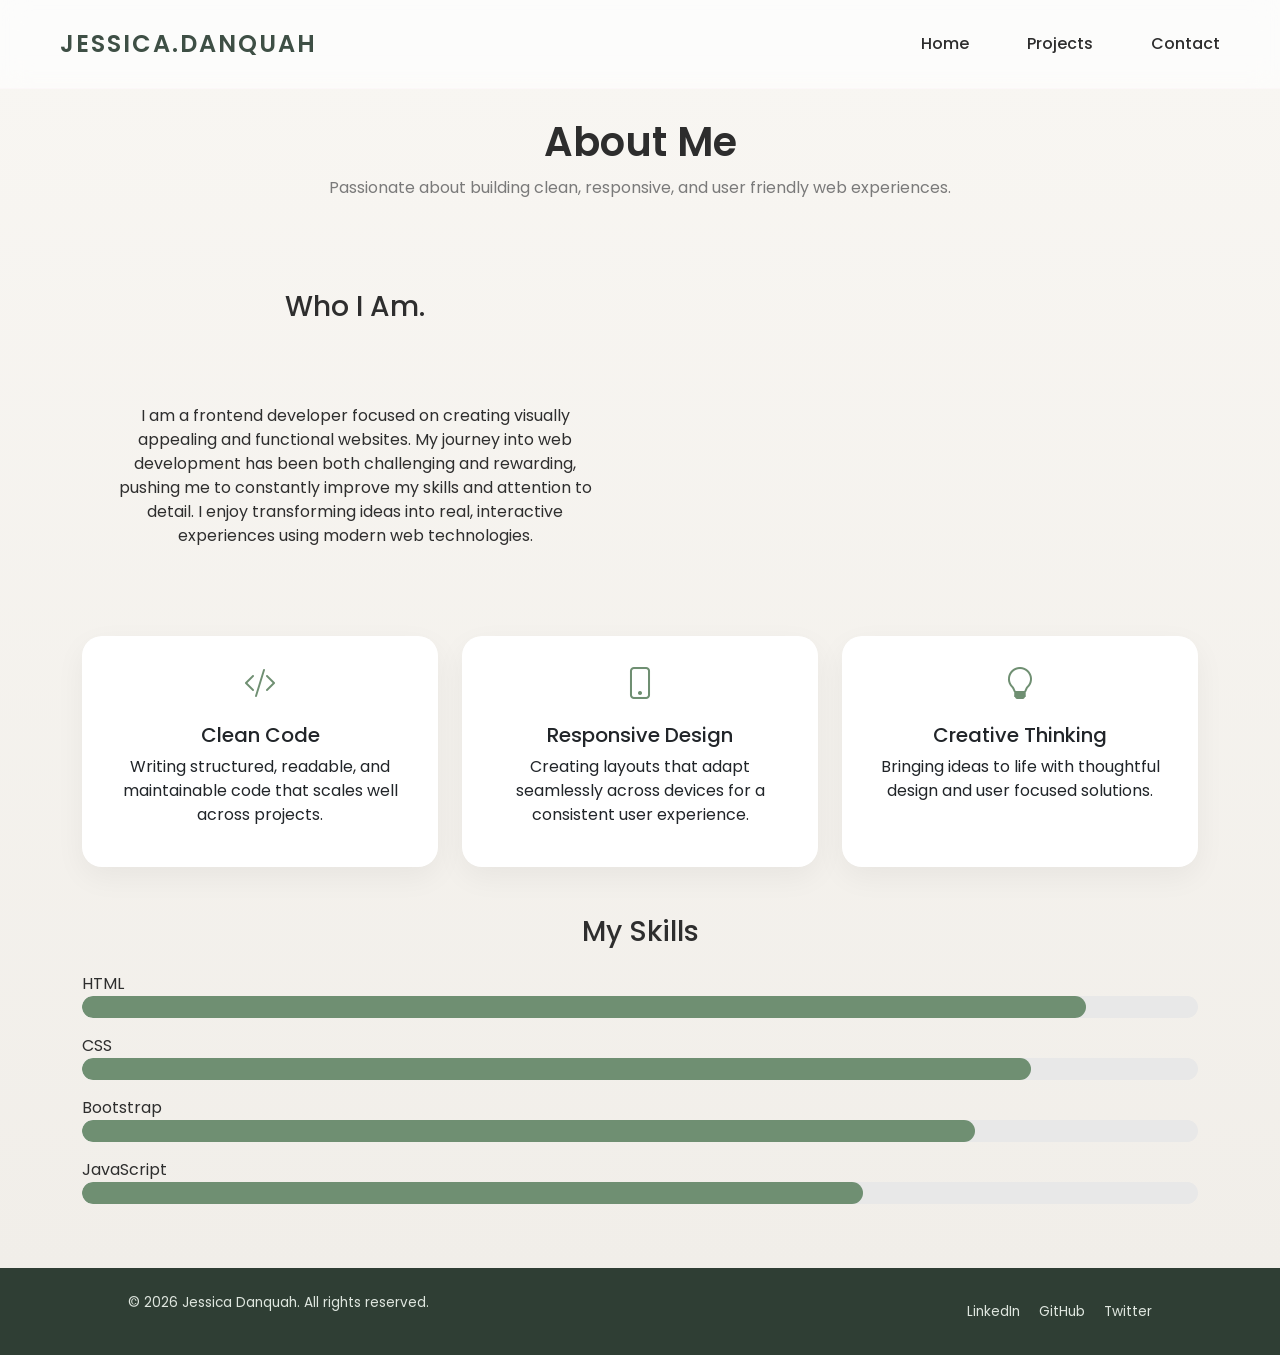
==== about.html @ e69bd6de "Initial commit" ====
<!DOCTYPE html>
<html lang="en">
<head>
  <meta charset="UTF-8">
  <meta name="viewport" content="width=device-width, initial-scale=1.0">
  <title>About Me</title>

  <link href="https://fonts.googleapis.com/css2?family=Poppins:wght@300;500;600&display=swap" rel="stylesheet">

  <!-- Bootstrap -->
  <link href="https://cdn.jsdelivr.net/npm/bootstrap@5.3.0/dist/css/bootstrap.min.css" rel="stylesheet">

  <!-- Icons -->
  <link rel="stylesheet" href="https://cdn.jsdelivr.net/npm/bootstrap-icons@1.11.1/font/bootstrap-icons.css">

  <link rel="stylesheet" href="style.css">
</head>

<body>
  <nav class="navbar">
  <div class="nav-container">

    <div class="logo">
      JESSICA.DANQUAH
    </div>

    <div class="nav-links">
     <a href="index.html">Home</a>
      <a href="projects.html">Projects</a>
      <a href="contact.html">Contact</a>
    </div>

  </div>
</nav>
    
    <section id="about" class="about-section py-5">
  <div class="container">
    
    <!-- Section Title -->
    <div class="text-center mb-5">
      <h2 class="section-title">About Me</h2>
      <p class="section-subtitle">
        Passionate about building clean, responsive, and user friendly web experiences.
      </p>
    </div>

    <!-- Intro -->
    <div class="row align-items-center mb-5">
      <div class="col-md-6">
        <h3 class="who-am-i">Who I Am.</h3>
       <p class="who-am-i">
          I am a frontend developer focused on creating visually appealing and functional websites. 
          My journey into web development has been both challenging and rewarding, pushing me to 
          constantly improve my skills and attention to detail.
          I enjoy transforming ideas into real, interactive experiences using modern web technologies.
        </p>
      </div>

      <div class="col-md-8 mx-auto text-center">
      </div>
    </div>

    <!-- Strengths -->
    <div class="row g-4 mb-5">
      
      <div class="col-md-4">
        <div class="card about-card h-100 text-center p-4">
          <i class="bi bi-code-slash about-icon"></i>
          <h5>Clean Code</h5>
          <p>
            Writing structured, readable, and maintainable code that scales well across projects.
          </p>
        </div>
      </div>

      <div class="col-md-4">
        <div class="card about-card h-100 text-center p-4">
          <i class="bi bi-phone about-icon"></i>
          <h5>Responsive Design</h5>
          <p>
            Creating layouts that adapt seamlessly across devices for a consistent user experience.
          </p>
        </div>
      </div>

      <div class="col-md-4">
        <div class="card about-card h-100 text-center p-4">
          <i class="bi bi-lightbulb about-icon"></i>
          <h5>Creative Thinking</h5>
          <p>
            Bringing ideas to life with thoughtful design and user focused solutions.
          </p>
        </div>
      </div>

    </div>

    <!-- Skills -->
    <div class="skills-section mt-5">
  <h3 class="text-center mb-4">My Skills</h3>

  <div class="mb-3">
    <label>HTML</label>
    <div class="progress">
      <div class="progress-bar" style="width: 90%;"></div>
    </div>
  </div>

  <div class="mb-3">
    <label>CSS</label>
    <div class="progress">
      <div class="progress-bar" style="width: 85%;"></div>
    </div>
  </div>

  <div class="mb-3">
    <label>Bootstrap</label>
    <div class="progress">
      <div class="progress-bar" style="width: 80%;"></div>
    </div>
  </div>

  <div class="mb-3">
    <label>JavaScript</label>
    <div class="progress">
      <div class="progress-bar" style="width: 70%;"></div>
    </div>
  </div>
</div>
    </div>

  </div>
  </section>

  <footer class="footer">
  <div class="footer-container">
    <p>© 2026 Jessica Danquah. All rights reserved.</p>

    <div class="socials">
      <a href="#">LinkedIn</a>
      <a href="#">GitHub</a>
      <a href="#">Twitter</a>
    </div>
  </div>
</footer>

</body>
</html>
---- style.css ----
/* RESET */
* {
  margin: 0;
  padding: 0;
  box-sizing: border-box;
}

/* BODY */
body {
  font-family: 'Poppins', sans-serif;
  background: #F7F7F5;
  color: #2E2E2E;
  padding-top: 70px;
}

/* NAVBAR */
.navbar {
  position: fixed;
  top: 0;
  left: 0;
  width: 100%;
  z-index: 1000;

  background: rgba(255, 255, 255, 0.6); 
  backdrop-filter: blur(14px);
  -webkit-backdrop-filter: blur(12px);

  border-bottom: 1px solid rgba(240, 204, 235, 0.1);
}

/* CONTAINER */
.nav-container {
  display: flex;
  justify-content: space-between;
  align-items: center;
  width: 100%;

  padding: 18px 60px;
}

.nav-links {
  margin-left: auto;
  display: flex;
  gap: 28px;
}

/* LOGO */
.logo {
  font-weight: 600;
  letter-spacing: 2px;

  color: #3e4f45;
  font-size: 1.5rem;
}

/* LINKS */
.nav-links a {
  margin-left: 30px;
  text-decoration: none;

  color: #2d2d2d;
  font-weight: 500;

  position: relative;
  transition: all 0.3s ease;
  
}

/* SUBTLE HOVER */
.nav-links a::after {
  content: "";
  position: absolute;
  left: 0;
  bottom: -5px;

  width: 0%;
  height: 2px;

  background: #6f8f7a; 

  transition: width 0.3s ease;
}

.nav-links a:hover::after {
  width: 100%;
}


/* HERO SECTION */
.hero {
  height: 100vh;
  display: flex;
  align-items: center;
  justify-content: center; 
  text-align: center;
  position: relative;
}


/* CONTAINER */
.hero-container {
  max-width: 1000px;
  padding: 0 20px;
  border-bottom: 1px solid rgba(240, 204, 235, 0.1);
}
/* HEADLINE */
.hero h1 {
  font-size: 3rem;
  font-weight: 600;
  line-height: 1.3;
  max-width: 700px;
}

/* SUBTEXT */
.hero p {
  margin-top: 20px;
  max-width: 500px;
  color: #6b6b6b;
  line-height: 1.6;
  text-align: center;
  margin-left: 80px;  
}

/* BUTTONS */
.hero-buttons {
  margin-top: 30px;
}

/* PRIMARY BUTTON */
.btn-primary {
  background: #A3B18A;
  color: white;
  padding: 12px 24px;
  text-decoration: none;
  border-radius: 6px;
  margin-right: 15px;
  transition: 0.3s;
}

.btn-primary:hover {
  background: #8f9f78;
}

/* SECONDARY BUTTON */
.btn-secondary {
  color: #2E2E2E;
  text-decoration: none;
  border-bottom: 1px solid #2E2E2E;
  padding-bottom: 2px;
}

.about-section {
  background: rgba(250, 253, 255, 0.6);
}

.about-section h2 {
  color: #2d2d2d;
}

.about-card {
  border: none;
  border-radius: 18px;

  background: rgba(111, 143, 122, 0.08); /* muted green tint */
  backdrop-filter: blur(10px);

  box-shadow: 0 10px 30px rgba(0,0,0,0.05);

  transition: all 0.3s ease;
}

.about-card:hover {
  transform: translateY(-8px);

  background: rgba(111, 143, 122, 0.15);
  box-shadow: 0 15px 40px rgba(111, 143, 122, 0.18);
}

html {
  scroll-behavior: smooth;
}

.projects {
  padding: 80px 10%;
  background: linear-gradient(to bottom, #f4f6f3, #e8ede7);
}

.section-title {
  font-size: 2.5rem;
  text-align: center;
  color: #2f3e34;
  margin-bottom: 10px;
}

.section-subtitle {
  text-align: center;
  color: #6b7a70;
  margin-bottom: 50px;
}

/* GRID */
.projects-grid {
  display: grid;
  grid-template-columns: repeat(auto-fit, minmax(250px, 1fr));
  gap: 25px;
}

/* CARD */
.project-card {
  background: rgba(255, 255, 255, 0.5);
  backdrop-filter: blur(10px);
  border-radius: 15px;
  padding: 25px;
  transition: 0.3s ease;
  border: 1px solid rgba(200, 210, 200, 0.4);
}

.project-card h3 {
  color: #2f3e34;
  margin-bottom: 10px;
}

.project-card p {
  color: #5f6d63;
  font-size: 0.95rem;
  margin-bottom: 20px;
}

/* HOVER EFFECT */
.project-card:hover {
  transform: translateY(-8px);
  box-shadow: 0 10px 25px rgba(0,0,0,0.08);
}

/* BUTTON */
.project-btn {
  text-decoration: none;
  padding: 10px 18px;
  border-radius: 25px;
  background: #6f8f7b;
  color: white;
  font-size: 0.9rem;
  transition: 0.3s;
}

.project-btn:hover {
  background: #5c7868;
}

/* IMAGE CONTAINER */
.project-image {
  position: relative;
  overflow: hidden;
  border-radius: 12px;
}

.project-image img {
  width: 100%;
  display: block;
  transition: transform 0.4s ease;
}

/* OVERLAY */
.overlay {
  position: absolute;
  top: 0;
  left: 0;
  width: 100%;
  height: 100%;
  background: rgba(47, 62, 52, 0.6);
  display: flex;
  align-items: center;
  justify-content: center;
  opacity: 0;
  transition: 0.3s ease;
  backdrop-filter: blur(4px);
}

/* BUTTON IN OVERLAY */
.overlay-btn {
  text-decoration: none;
  padding: 10px 20px;
  background: #6f8f7b;
  color: white;
  border-radius: 25px;
  font-size: 0.9rem;
  transform: translateY(20px);
  transition: 0.3s ease;
}

/* HOVER EFFECTS */
.project-card:hover img {
  transform: scale(1.1);
}

.project-card:hover .overlay {
  opacity: 1;
}

.project-card:hover .overlay-btn {
  transform: translateY(0);
}

/* CONTENT SPACING */
.project-content {
  margin-top: 15px;
}

/* CONTACT SECTION */
.contact {
  padding: 80px 10%;
  background: linear-gradient(to bottom, #e8ede7, #dfe6df);
  text-align: center;
}

.contact-form {
  max-width: 500px;
  margin: 40px auto 0;
}

.input-group {
  margin-bottom: 20px;
}

/* INPUTS */
.input-group input,
.input-group textarea {
  width: 100%;
  padding: 14px;
  border-radius: 10px;
  border: 1px solid rgba(200, 210, 200, 0.5);
  background: rgba(255, 255, 255, 0.6);
  backdrop-filter: blur(6px);
  font-size: 0.95rem;
  outline: none;
  transition: 0.3s ease;
}

.input-group input:focus,
.input-group textarea:focus {
  border-color: #6f8f7b;
  box-shadow: 0 0 0 2px rgba(111, 143, 123, 0.2);
}

/* BUTTON */
.contact-btn {
  padding: 12px 25px;
  border: none;
  border-radius: 25px;
  background: #6f8f7b;
  color: white;
  font-size: 0.95rem;
  cursor: pointer;
  transition: 0.3s ease;
}

.contact-btn:hover {
  background: #5c7868;
}

/* FOOTER */
.footer {
  padding: 25px 10%;
  background: #2f3e34;
  color: #dfe6df;
}

.footer-container {
  display: flex;
  justify-content: space-between;
  align-items: center;
  flex-wrap: wrap;
}

.footer p {
  font-size: 0.85rem;
}

/* SOCIAL LINKS */
.socials a {
  margin-left: 15px;
  text-decoration: none;
  color: #dfe6df;
  font-size: 0.85rem;
  transition: 0.3s;
}

.socials a:hover {
  color: #a8c1b3;
}

.form-message {
  margin-top: 15px;
  font-size: 0.9rem;
}

.about-section {
  background: linear-gradient(to bottom, #f8f6f2, #f1eee9);
}

.section-title {
  font-size: 2.5rem;
  font-weight: 600;
  color: #3e4b3c;
}

.section-subtitle {
  color: #7a7a7a;
}

/* Cards */
.about-card {
  border: none;
  border-radius: 20px;
  background: #ffffff;
  transition: 0.3s ease;
}

.about-card:hover {
  transform: translateY(-8px);
  box-shadow: 0 10px 25px rgba(0,0,0,0.08);
}

/* Icons */
.about-icon {
  font-size: 2rem;
  color: #6f8f72;
  margin-bottom: 15px;
}

/* Skills */
.skill-badge {
  display: inline-block;
  padding: 10px 20px;
  border-radius: 25px;
  background: #6f8f72;
  color: white;
  font-size: 0.9rem;
  transition: 0.3s;
}

.skill-badge:hover {
  background: #5c7a60;
}

.skills-wrapper {
  max-width: 600px;
}

/* Outer bar */
.progress {
  height: 22px;
  border-radius: 30px;
  background-color: #e8e8e8;
  overflow: hidden;
}

/* Filled part */
.progress-bar {
  background-color: #6f8f72;
  border-radius: 30px;
  font-weight: 600;
  display: flex;
  align-items: center;
  justify-content: flex-end;
  padding-right: 12px;
  font-size: 0.85rem;
}

.who-am-i {
  max-width: 800px;
  margin: 0 auto;      /* centers horizontally */
  text-align: center;  /* centers text */
  padding: 40px 20px;
  align-items: center;
}
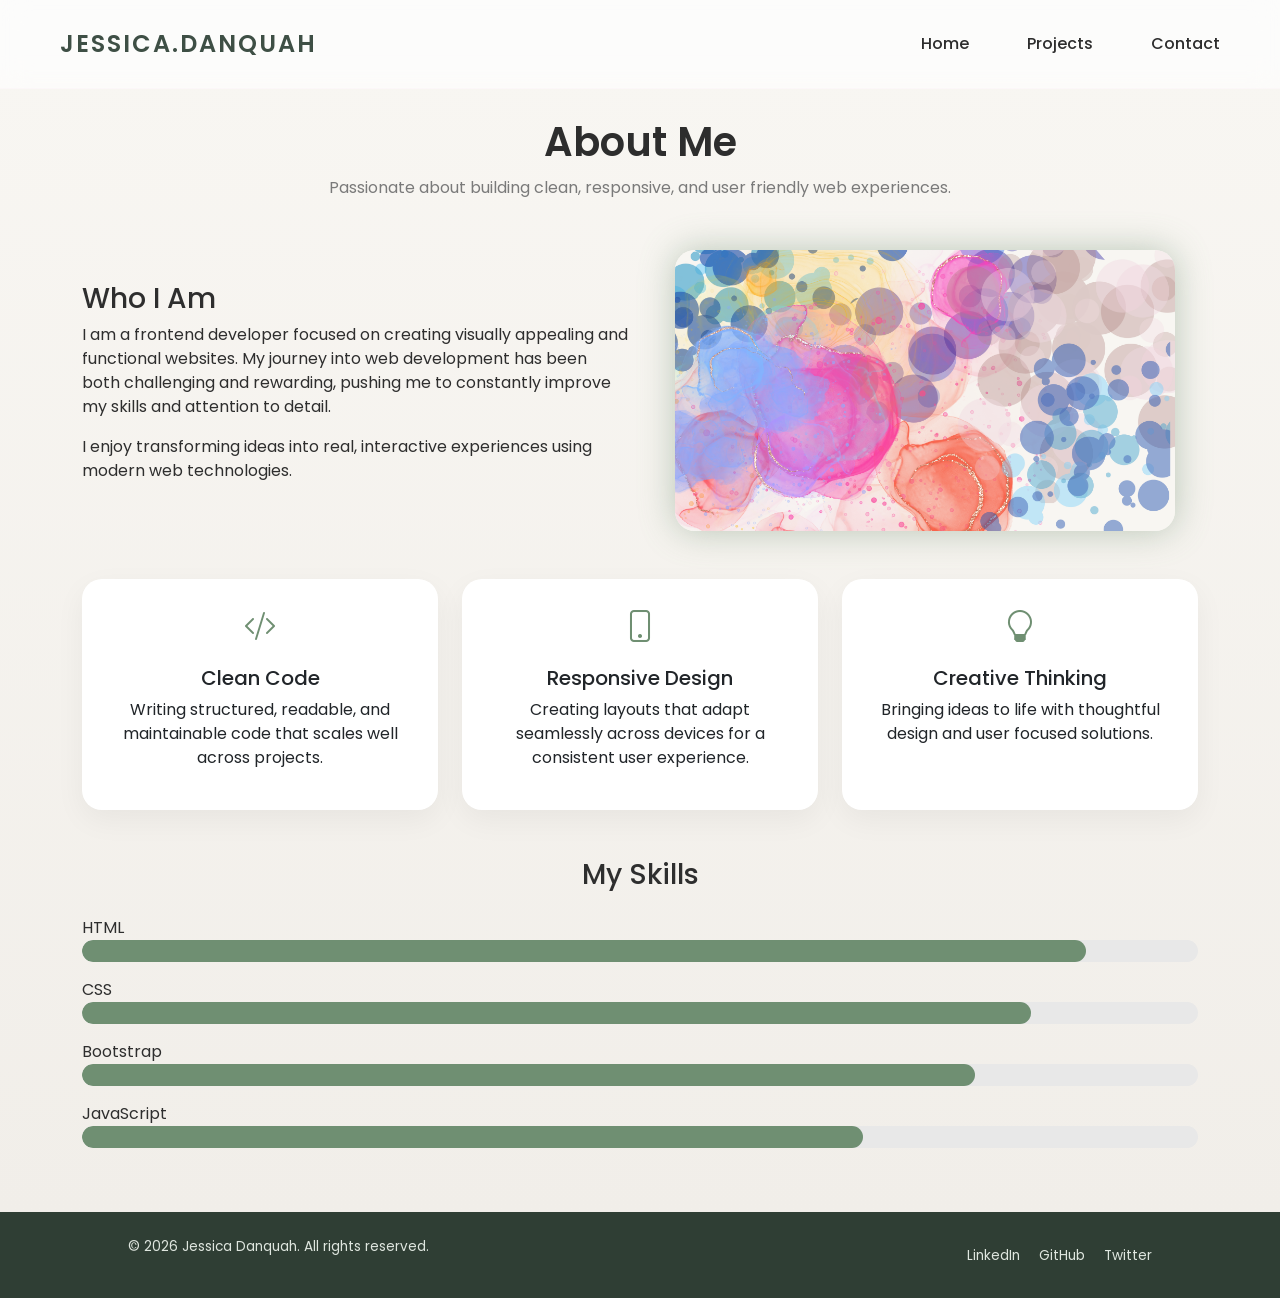
==== commit 2908a087: "updates" ====
--- a/about.html
+++ b/about.html
@@ -46,19 +46,25 @@
 
     <!-- Intro -->
     <div class="row align-items-center mb-5">
-      <div class="col-md-6">
-        <h3 class="who-am-i">Who I Am.</h3>
-       <p class="who-am-i">
-          I am a frontend developer focused on creating visually appealing and functional websites. 
-          My journey into web development has been both challenging and rewarding, pushing me to 
-          constantly improve my skills and attention to detail.
-          I enjoy transforming ideas into real, interactive experiences using modern web technologies.
-        </p>
-      </div>
 
-      <div class="col-md-8 mx-auto text-center">
-      </div>
-    </div>
+  <!-- TEXT -->
+  <div class="col-md-6">
+    <h3>Who I Am</h3>
+    <p>
+      I am a frontend developer focused on creating visually appealing and functional websites. 
+      My journey into web development has been both challenging and rewarding, pushing me to constantly improve my skills and attention to detail.
+    </p>
+    <p>
+      I enjoy transforming ideas into real, interactive experiences using modern web technologies.
+    </p>
+  </div>
+
+  <!-- IMAGE -->
+  <div class="col-md-6 text-center">
+    <img src="images\Untitled design (6).png" alt="Profile Image" class="about-img img-fluid">
+  </div>
+
+</div>
 
     <!-- Strengths -->
     <div class="row g-4 mb-5">
--- a/style.css
+++ b/style.css
@@ -94,8 +94,16 @@
   justify-content: center; 
   text-align: center;
   position: relative;
-}
-
+
+  background: 
+  linear-gradient(rgba(46, 46, 46, 0.6), rgba(163, 177, 138, 0.3)),
+  url("images/hero-bg.png");
+  
+  background-size: cover;
+  background-position: center;
+  background-repeat: no-repeat;
+  color: white;
+}
 
 /* CONTAINER */
 .hero-container {
@@ -109,16 +117,16 @@
   font-weight: 600;
   line-height: 1.3;
   max-width: 700px;
+  color: #ffffff;
 }
 
 /* SUBTEXT */
 .hero p {
-  margin-top: 20px;
+  margin: 20px auto 0;
   max-width: 500px;
-  color: #6b6b6b;
+  color: white;
   line-height: 1.6;
-  text-align: center;
-  margin-left: 80px;  
+ 
 }
 
 /* BUTTONS */
@@ -161,7 +169,7 @@
   border: none;
   border-radius: 18px;
 
-  background: rgba(111, 143, 122, 0.08); /* muted green tint */
+  background: rgba(111, 143, 122, 0.08); 
   backdrop-filter: blur(10px);
 
   box-shadow: 0 10px 30px rgba(0,0,0,0.05);
@@ -455,7 +463,6 @@
   overflow: hidden;
 }
 
-/* Filled part */
 .progress-bar {
   background-color: #6f8f72;
   border-radius: 30px;
@@ -467,10 +474,26 @@
   font-size: 0.85rem;
 }
 
-.who-am-i {
-  max-width: 800px;
-  margin: 0 auto;      /* centers horizontally */
-  text-align: center;  /* centers text */
-  padding: 40px 20px;
-  align-items: center;
-}+.about-img {
+  max-width: 500px;
+  border-radius: 20px;
+  position: relative;
+  z-index: 1;
+}
+
+.about-img::after {
+  content: "";
+  position: absolute;
+  inset: 0;
+  border-radius: 20px;
+  z-index: -1;
+}
+
+.about-img {
+  box-shadow: 0 0 35px rgba(111, 143, 114, 0.45);
+}
+
+.about-img:hover {
+  transform: scale(1.03);
+  box-shadow: 0 0 55px rgba(111, 143, 114, 0.65);
+}
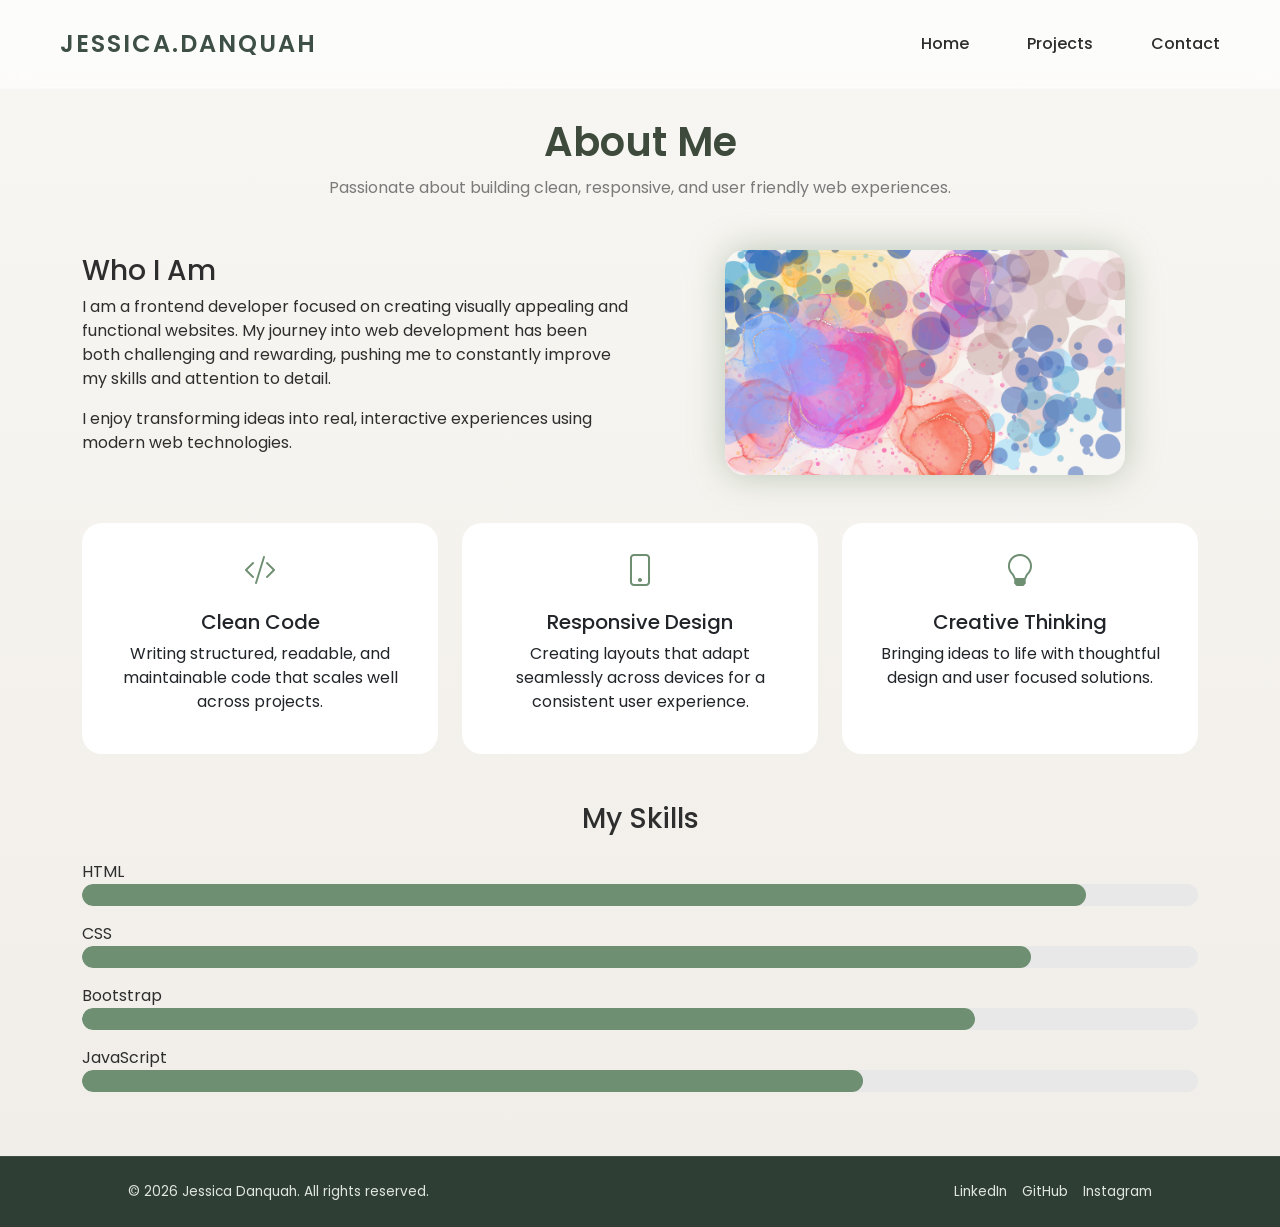
==== commit 6505158f: "updates" ====
--- a/about.html
+++ b/about.html
@@ -22,6 +22,10 @@
 
     <div class="logo">
       JESSICA.DANQUAH
+    </div>
+
+     <div class="menu-toggle" id="menu-toggle">
+      ☰
     </div>
 
     <div class="nav-links">
@@ -145,7 +149,7 @@
     <div class="socials">
       <a href="#">LinkedIn</a>
       <a href="#">GitHub</a>
-      <a href="#">Twitter</a>
+      <a href="#">Instagram</a>
     </div>
   </div>
 </footer>
--- a/style.css
+++ b/style.css
@@ -1,4 +1,4 @@
-/* RESET */
+/* HOMEPAGE*/
 * {
   margin: 0;
   padding: 0;
@@ -36,6 +36,7 @@
   width: 100%;
 
   padding: 18px 60px;
+  
 }
 
 .nav-links {
@@ -85,15 +86,22 @@
   width: 100%;
 }
 
+.menu-toggle {
+  display: none;
+  font-size: 1.5rem;
+  cursor: pointer;
+  margin-left: 30px;
+}
 
 /* HERO SECTION */
 .hero {
-  height: 100vh;
+  min-height: 100vh;
   display: flex;
   align-items: center;
   justify-content: center; 
   text-align: center;
   position: relative;
+  padding: 100px 0 60px;
 
   background: 
   linear-gradient(rgba(46, 46, 46, 0.6), rgba(163, 177, 138, 0.3)),
@@ -157,15 +165,17 @@
   padding-bottom: 2px;
 }
 
-.about-section {
+/*ABOUT SECTION*/
+
+.about-Section {
   background: rgba(250, 253, 255, 0.6);
 }
 
-.about-section h2 {
+.about-Section h2 {
   color: #2d2d2d;
 }
 
-.about-card {
+.about-Card {
   border: none;
   border-radius: 18px;
 
@@ -177,7 +187,7 @@
   transition: all 0.3s ease;
 }
 
-.about-card:hover {
+.about-Card:hover {
   transform: translateY(-8px);
 
   background: rgba(111, 143, 122, 0.15);
@@ -188,6 +198,7 @@
   scroll-behavior: smooth;
 }
 
+/*PROJECT SECTION*/
 .projects {
   padding: 80px 10%;
   background: linear-gradient(to bottom, #f4f6f3, #e8ede7);
@@ -368,25 +379,36 @@
 
 /* FOOTER */
 .footer {
-  padding: 25px 10%;
+  width: 100%;
   background: #2f3e34;
   color: #dfe6df;
-}
-
+  padding: 25px 10%;
+  box-sizing: border-box;
+   border-top: 1px solid rgba(255,255,255,0.08);
+}
+
+/* FLEX CONTAINER */
 .footer-container {
   display: flex;
   justify-content: space-between;
   align-items: center;
-  flex-wrap: wrap;
-}
-
+  flex-wrap: wrap; /* KEY for responsiveness */
+  gap: 15px;
+}
+
+/* TEXT */
 .footer p {
   font-size: 0.85rem;
+  margin: 0;
 }
 
 /* SOCIAL LINKS */
+.socials {
+  display: flex;
+  gap: 15px;
+}
+
 .socials a {
-  margin-left: 15px;
   text-decoration: none;
   color: #dfe6df;
   font-size: 0.85rem;
@@ -402,8 +424,96 @@
   font-size: 0.9rem;
 }
 
+/* MOBILE STYLES */
+@media (max-width: 768px) {
+
+  .menu-toggle {
+    display: block;
+  }
+
+  .nav-links {
+    position: absolute;
+    top: 70px;
+    right: 0;
+    width: 100%;
+
+    background: rgba(255, 255, 255, 0.9);
+    backdrop-filter: blur(10px);
+
+    display: flex;
+    flex-direction: column;
+    align-items: center;
+
+    max-height: 0;
+    overflow: hidden;
+    transition: 0.3s ease;
+  }
+
+  .nav-links a {
+    margin: 15px 0;
+    font-size: 1.1rem;
+  }
+
+  /* ACTIVE STATE */
+  .nav-links.active {
+    max-height: 300px;
+    padding: 20px 0;
+  }
+
+  .hero h1 {
+    font-size: 2.2rem;
+  }
+
+  .hero p {
+    font-size: 0.95rem;
+    max-width: 90%;
+    margin-left: auto;
+    margin-right: auto;
+  }
+
+  .hero-buttons {
+    display: flex;
+    flex-direction: column;
+    align-items: center;
+  }
+
+  .btn-primary {
+    margin-right: 0;
+    margin-bottom: 10px;
+  }
+  
+}
+
+@media (max-width: 480px) {
+  .hero h1 {
+    font-size: 1.8rem;
+  }
+}
+
+@media (max-width: 600px) {
+  .footer-container {
+    flex-direction: column;
+    text-align: center;
+  }
+
+  .socials {
+    justify-content: center;
+  }
+}
+
+
+
+
+/*ABOUT PAGE*/
+
 .about-section {
   background: linear-gradient(to bottom, #f8f6f2, #f1eee9);
+}
+
+.about-text,
+.about-image {
+  flex: 1 1 320px;  
+  min-width: 280px;
 }
 
 .section-title {
@@ -475,10 +585,21 @@
 }
 
 .about-img {
-  max-width: 500px;
+  width: 100%;
+  max-width: 400px;
   border-radius: 20px;
-  position: relative;
-  z-index: 1;
+  box-shadow: 0 0 35px rgba(111, 143, 114, 0.45);
+  transition: 0.3s ease;
+}
+
+.about-image img {
+  width: 100%;
+  max-width: 350px;
+  height: auto;
+  display: block;
+  margin: 0 auto;
+  border-radius: 20px;
+  box-shadow: 0 10px 30px rgba(0,0,0,0.2);
 }
 
 .about-img::after {
@@ -497,3 +618,9 @@
   transform: scale(1.03);
   box-shadow: 0 0 55px rgba(111, 143, 114, 0.65);
 }
+
+@media (max-width: 768px) {
+  .about-img {
+    max-width: 350px;
+  }
+}
